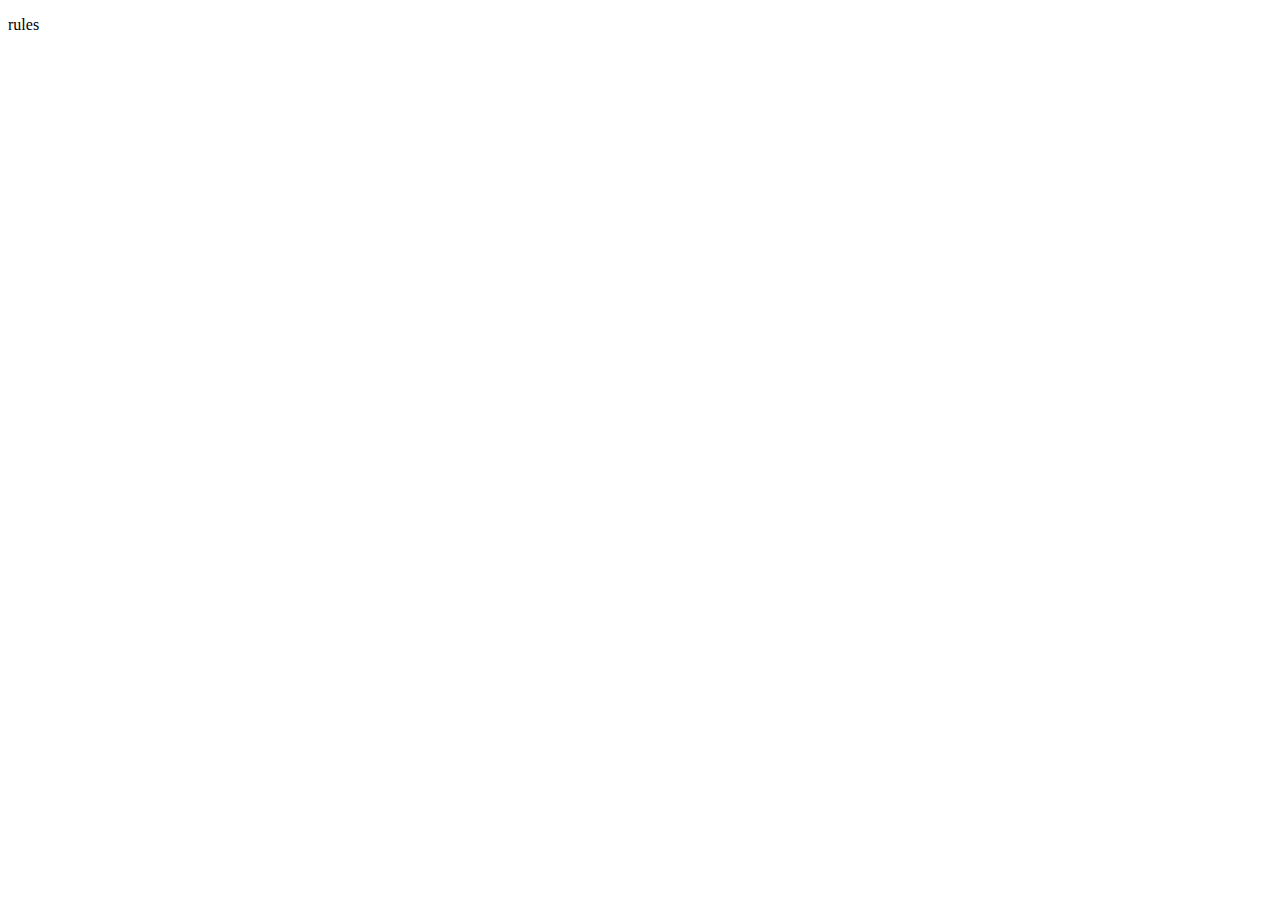
==== rules.html @ 8a477c89 "linked rules html page with a tag" ====
<!DOCTYPE html>
<html lang="en">
  <head>
    <meta charset="UTF-8" />
    <meta http-equiv="X-UA-Compatible" content="IE=edge" />
    <meta name="viewport" content="width=device-width, initial-scale=1.0" />
    <title>Rules Page</title>
  </head>
  <body>
    <p>rules</p>
  </body>
</html>
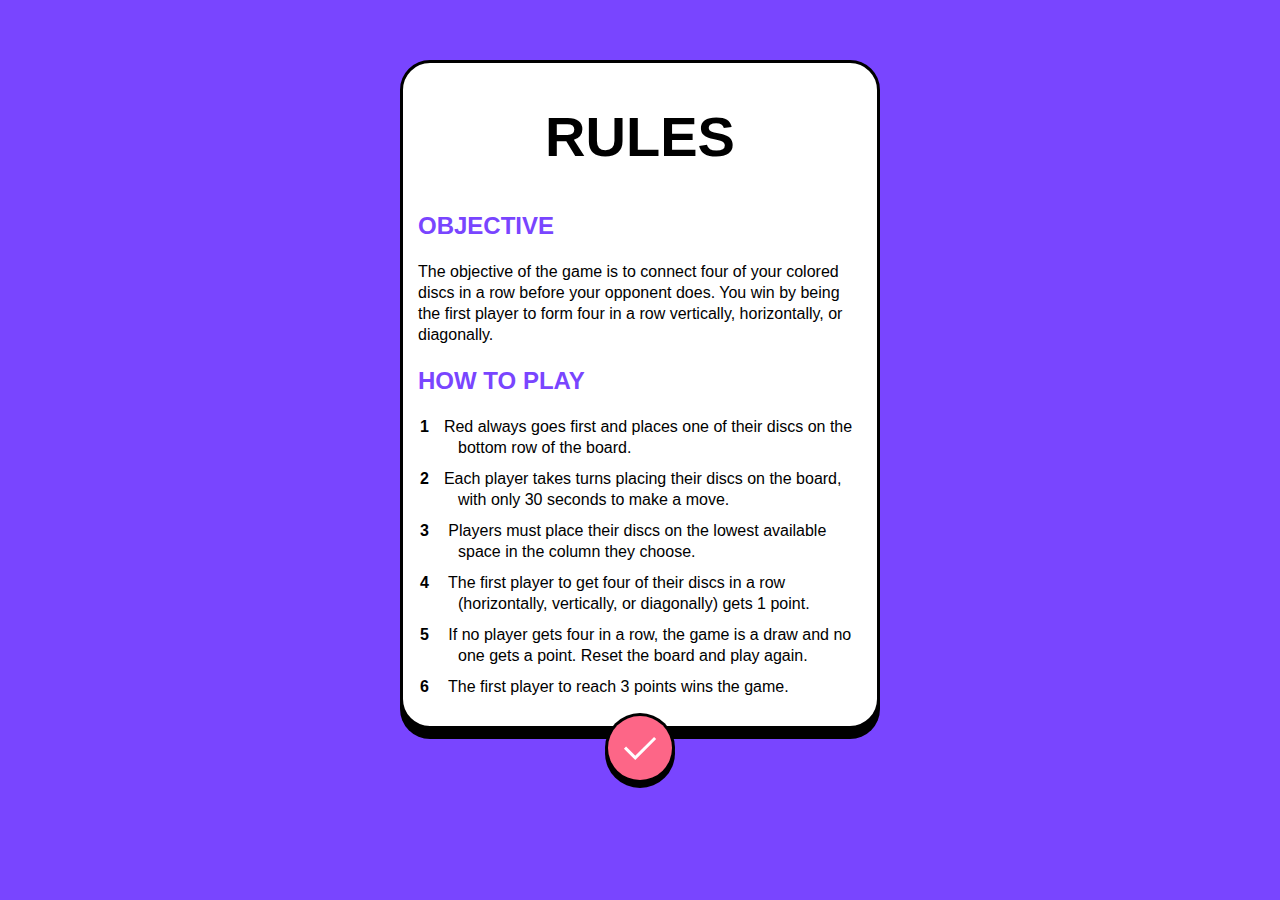
==== commit 0f3bc984: "created, styled and linked buttons for rules page." ====
--- a/rules.html
+++ b/rules.html
@@ -4,9 +4,56 @@
     <meta charset="UTF-8" />
     <meta http-equiv="X-UA-Compatible" content="IE=edge" />
     <meta name="viewport" content="width=device-width, initial-scale=1.0" />
+    <link rel="stylesheet" href="index.css" />
     <title>Rules Page</title>
   </head>
-  <body>
-    <p>rules</p>
+  <body class="purple-background">
+    <div
+      id="card-rules"
+      class="card-rules white-background border-radius border shadow margin-auto"
+    >
+      <h1 class="text-center">RULES</h1>
+      <div class="edge-margins">
+        <h2 class="purple-text">OBJECTIVE</h2>
+        <p>
+          The objective of the game is to connect four of your colored discs in
+          a row before your opponent does. You win by being the first player to
+          form four in a row vertically, horizontally, or diagonally.
+        </p>
+      </div>
+      <div class="edge-margins">
+        <h2 class="purple-text">HOW TO PLAY</h2>
+        <ol class="rule-list">
+          <li>
+            <span>1</span>Red always goes first and places one of their discs on
+            the bottom row of the board.
+          </li>
+          <li>
+            <span>2</span>Each player takes turns placing their discs on the
+            board, with only 30 seconds to make a move.
+          </li>
+          <li>
+            <span>3</span> Players must place their discs on the lowest
+            available space in the column they choose.
+          </li>
+          <li>
+            <span>4</span> The first player to get four of their discs in a row
+            (horizontally, vertically, or diagonally) gets 1 point.
+          </li>
+          <li>
+            <span>5</span> If no player gets four in a row, the game is a draw
+            and no one gets a point. Reset the board and play again.
+          </li>
+          <li>
+            <span>6</span> The first player to reach 3 points wins the game.
+          </li>
+        </ol>
+        <div class="flex justify-center">
+          <a href="./index.html" class="">
+            <img src="./images/icon-check.svg" class="" />
+          </a>
+        </div>
+      </div>
+    </div>
   </body>
 </html>
--- a/index.css
+++ b/index.css
@@ -0,0 +1,368 @@
+html,
+body {
+  padding: 0;
+  margin: 0;
+  font-family: -apple-system, BlinkMacSystemFont, Segoe UI, Roboto, Oxygen,
+    Ubuntu, Cantarell, Fira Sans, Droid Sans, Helvetica Neue, sans-serif;
+}
+
+a {
+  color: inherit;
+  text-decoration: none;
+}
+
+* {
+  box-sizing: border-box;
+}
+
+/* For dark mode */
+/* @media (prefers-color-scheme: dark) {
+  html {
+    color-scheme: dark;
+  }
+  body {
+    color: white;
+    background: black;
+  }
+} */
+
+/* Color Palate */
+
+/* text */
+.white-text {
+  color: white;
+}
+.purple-text {
+  color: #7945ff;
+}
+.dark-purple-text {
+  color: #5c2dd5;
+}
+
+/* background */
+.purple-background {
+  background-color: #7945ff;
+}
+.dark-purple-background {
+  background-color: #5c2dd5;
+}
+.pink-background {
+  background-color: #fd6687;
+}
+.yellow-background {
+  background-color: #ffce67;
+}
+.black-background {
+  background-color: black;
+}
+.white-background {
+  background-color: white;
+}
+
+/* Default Typography */
+
+body {
+  font-size: 16px;
+  line-height: 21px;
+}
+
+h1 {
+  font-size: 56px;
+  line-height: 72px;
+}
+h2 {
+  font-size: 24px;
+  line-height: 31px;
+}
+h3 {
+  font-size: 20px;
+  line-height: 26px;
+}
+h4 {
+  font-size: 16px;
+  line-height: 21px;
+  margin: 0;
+}
+li {
+  font-size: 16px;
+  line-height: 21px;
+}
+button:hover {
+  cursor: pointer;
+}
+/* Utility Classes */
+
+/* Flex Utility Classes */
+.flex {
+  display: flex;
+}
+.flex-col {
+  display: flex;
+  flex-direction: column;
+}
+.justify-start {
+  justify-content: flex-start;
+}
+.justify-between {
+  justify-content: space-between;
+}
+.justify-around {
+  justify-content: space-around;
+}
+.justify-evenly {
+  justify-content: space-evenly;
+}
+.justify-center {
+  justify-content: center;
+}
+.items-center {
+  align-items: center;
+}
+.flex-grow {
+  flex-grow: 2;
+}
+.gap {
+  gap: 20px;
+}
+/* Margin Utility Classes */
+.edge-margins {
+  margin-left: 15px;
+  margin-right: 15px;
+}
+.margin-auto {
+  margin-left: auto;
+  margin-right: auto;
+}
+/* Border Utility Classes */
+.border-radius {
+  border-radius: 30px;
+}
+
+/* Shadow Utility Class */
+.shadow {
+  box-shadow: 0px 10px black;
+}
+.shadow-hover {
+  box-shadow: 0px 10px black;
+}
+.shadow-hover:hover {
+  box-shadow: 0px 10px #7945ff;
+}
+.shadow-hover-dark {
+  box-shadow: 0px 10px black;
+}
+.shadow-hover-dark:hover {
+  box-shadow: 0px 10px #5c2dd5;
+}
+/* Border utility class */
+.border {
+  border: solid 3.5px black;
+}
+/* height utility class */
+.height {
+  height: 100vh;
+}
+/* Text Utility Class */
+.text-center {
+  text-align: center;
+}
+/* Position Utility Styles */
+.absolute {
+  position: absolute;
+}
+.absolute-center {
+  position: absolute;
+  left: 0;
+  right: 0;
+  margin-left: auto;
+  margin-right: auto;
+}
+.relative {
+  position: relative;
+}
+/* Display Utility Styles */
+.display-none {
+  display: none;
+}
+.display-block {
+  display: block;
+}
+/* Brightness Style */
+.brightness-dim {
+  filter: brightness(70%);
+}
+
+/* z-index Utility Styles */
+
+.z1 {
+  z-index: 1;
+}
+.z2 {
+  z-index: 2;
+}
+.z3 {
+  z-index: 3;
+}
+.z4 {
+  z-index: 4;
+}
+/* Transform Utility Styles */
+.underlay {
+  transform: translateY(10px);
+}
+/* Width Utility Style */
+.fullscreen {
+  width: 100vw;
+}
+.board-width {
+  width: 632px;
+}
+/* Specific class styles */
+.game-container {
+  margin-top: 3%;
+}
+.button {
+  width: 400px;
+  height: 72px;
+  border-radius: 20px;
+}
+.button-small {
+  width: 100px;
+  height: 39px;
+  border-radius: 20px;
+}
+.menu-difficulty {
+}
+
+.game-board-large {
+  position: relative;
+  bottom: 10px;
+  z-index: 2;
+}
+.game-board-small {
+}
+.card-rules {
+  width: 480px;
+  height: 669px;
+  margin-top: 60px;
+}
+.card-rules {
+  font-weight: 500;
+}
+/* absolute position to make styling smaller sizes easier */
+.player-score-cards-container {
+  width: 80vw;
+  margin-bottom: -160px;
+  transform: translateY(85%);
+}
+@media screen and (max-width: 1250px) {
+  .player-score-cards-container {
+    width: 90vw;
+  }
+}
+
+.card-player-one {
+  width: 141px;
+  height: 160px;
+}
+.card-player-two {
+  width: 141px;
+  height: 160px;
+}
+.card-player-icon {
+  position: relative;
+  top: 35px;
+}
+.icon-player-vs-player {
+}
+.icon-player-vs-cpu {
+}
+.icon-cpu {
+}
+.icon-player-one {
+}
+.icon-player-two {
+}
+.icon-player {
+}
+.timer {
+  margin-top: -50px;
+}
+.timer-text {
+  margin-top: -130px;
+}
+.timer-time {
+  margin-top: -20px;
+}
+.position-tracker {
+  margin-top: 10px;
+}
+.chip-large-red {
+}
+.chip-large-yellow {
+}
+.chip-small-red {
+}
+.chip-small-yellow {
+}
+.footer {
+}
+/* invisible grid overlay/underlay styles */
+.grid {
+  width: 617px;
+  height: 500px;
+  display: flex;
+  flex-wrap: wrap;
+  position: absolute;
+  margin-top: -587px;
+  transform: translateX(7.5px);
+}
+/* grid cells styles */
+.grid div {
+  width: 88px;
+  height: 87.8px;
+  display: flex;
+  justify-content: center;
+  align-items: center;
+  border-radius: 50%;
+}
+.grid div:hover {
+  opacity: 0.8;
+}
+/* home page styles */
+.home-page-card {
+  width: 480px;
+  height: 435px;
+  gap: 10px;
+}
+.game-menu {
+  width: 480px;
+  height: 491px;
+  margin-top: -690px;
+  position: relative;
+}
+.rule-list li {
+  margin-top: 10px;
+  margin-bottom: 10px;
+}
+/* remove number bullets from list */
+.rule-list li {
+  list-style-type: none;
+}
+.rule-list span {
+  font-weight: bold;
+  margin-left: -38px;
+  margin-right: 15px;
+}
+/* Page Layout, Containers, and Responsiveness */
+/* Width Utility Styles
+.player-cards-and-board-container {
+  width: 80vw;
+}
+@media only screen and (max-width: 1200px) {
+  .player-cards-and-board-container {
+    width: 90;
+  }
+} */
+test {
+}
